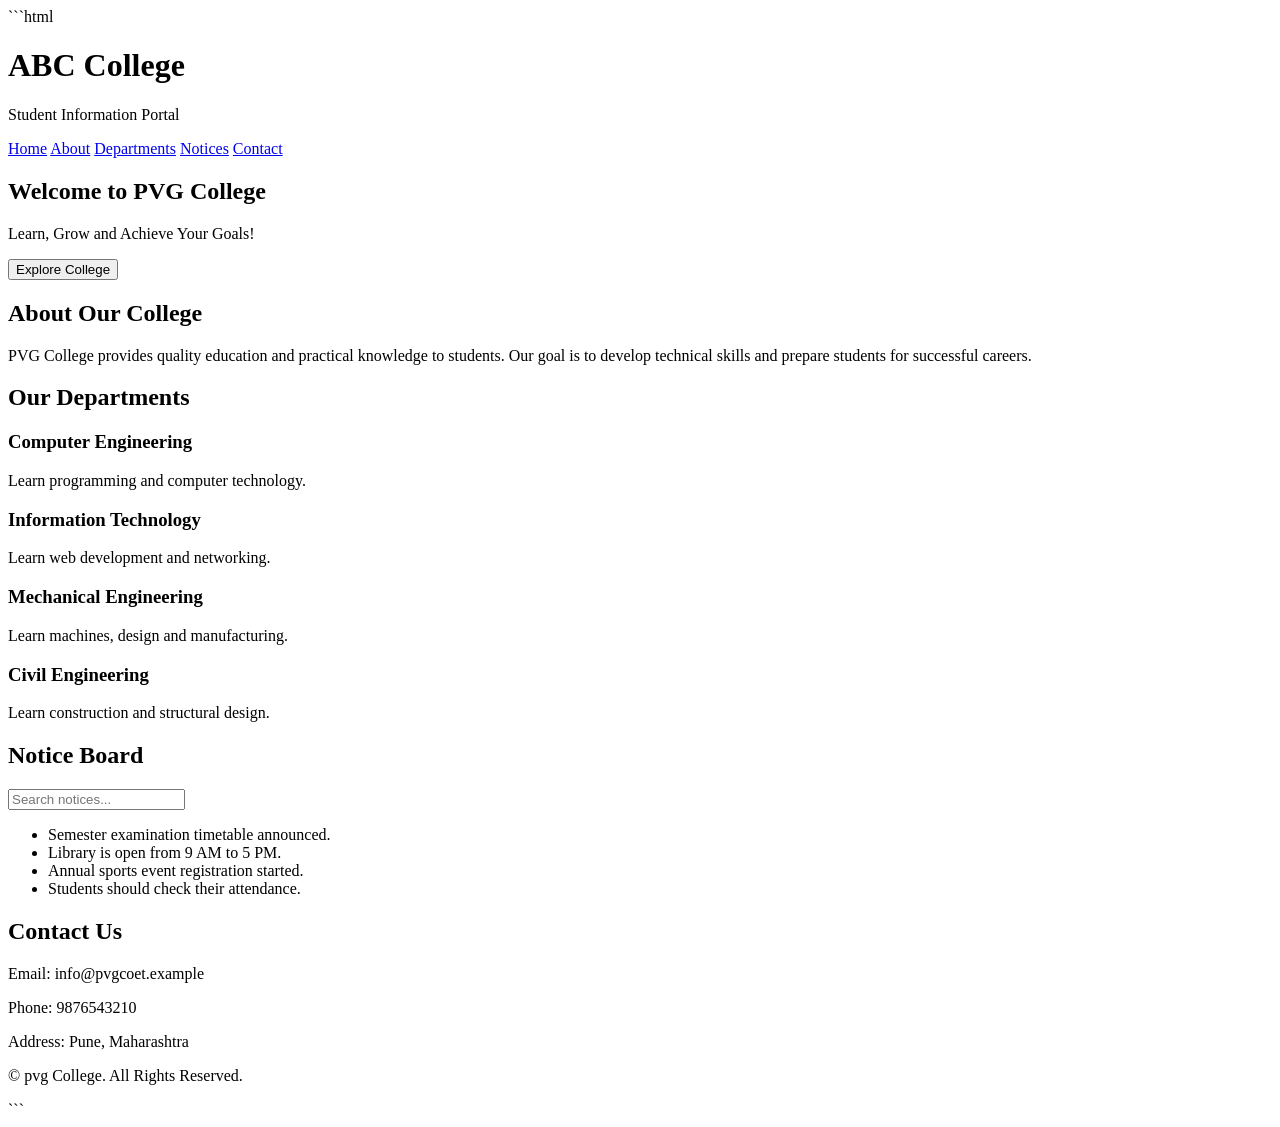
==== index.html @ 4dd81c5b "Create index.html" ====
```html
<!DOCTYPE html>
<html lang="en">
<head>
    <meta charset="UTF-8">
    <meta name="viewport" content="width=device-width, initial-scale=1.0">
    <title>PVG College Portal</title>
    <link rel="stylesheet" href="style.css">
</head>
<body>

<header>
    <h1>ABC College</h1>
    <p>Student Information Portal</p>
</header>

<nav>
    <a href="#home">Home</a>
    <a href="#about">About</a>
    <a href="#departments">Departments</a>
    <a href="#notices">Notices</a>
    <a href="#contact">Contact</a>
</nav>

<section id="home" class="hero">
    <h2>Welcome to PVG College</h2>
    <p>Learn, Grow and Achieve Your Goals!</p>
    <button onclick="showMessage()">Explore College</button>
</section>

<section id="about">
    <h2>About Our College</h2>
    <p>
        PVG College provides quality education and practical knowledge
        to students. Our goal is to develop technical skills and prepare
        students for successful careers.
    </p>
</section>

<section id="departments">
    <h2>Our Departments</h2>

    <div class="cards">
        <div class="card">
            <h3>Computer Engineering</h3>
            <p>Learn programming and computer technology.</p>
        </div>

        <div class="card">
            <h3>Information Technology</h3>
            <p>Learn web development and networking.</p>
        </div>

        <div class="card">
            <h3>Mechanical Engineering</h3>
            <p>Learn machines, design and manufacturing.</p>
        </div>

        <div class="card">
            <h3>Civil Engineering</h3>
            <p>Learn construction and structural design.</p>
        </div>
    </div>
</section>

<section id="notices">
    <h2>Notice Board</h2>

    <input type="text" id="search"
           placeholder="Search notices..."
           onkeyup="searchNotices()">

    <ul id="noticeList">
        <li>Semester examination timetable announced.</li>
        <li>Library is open from 9 AM to 5 PM.</li>
        <li>Annual sports event registration started.</li>
        <li>Students should check their attendance.</li>
    </ul>
</section>

<section id="contact">
    <h2>Contact Us</h2>
    <p>Email: info@pvgcoet.example</p>
    <p>Phone: 9876543210</p>
    <p>Address: Pune, Maharashtra</p>
</section>

<footer>
    <p>&copy; <span id="year"></span> pvg College. All Rights Reserved.</p>
</footer>

<script src="script.js"></script>
</body>
</html>
```
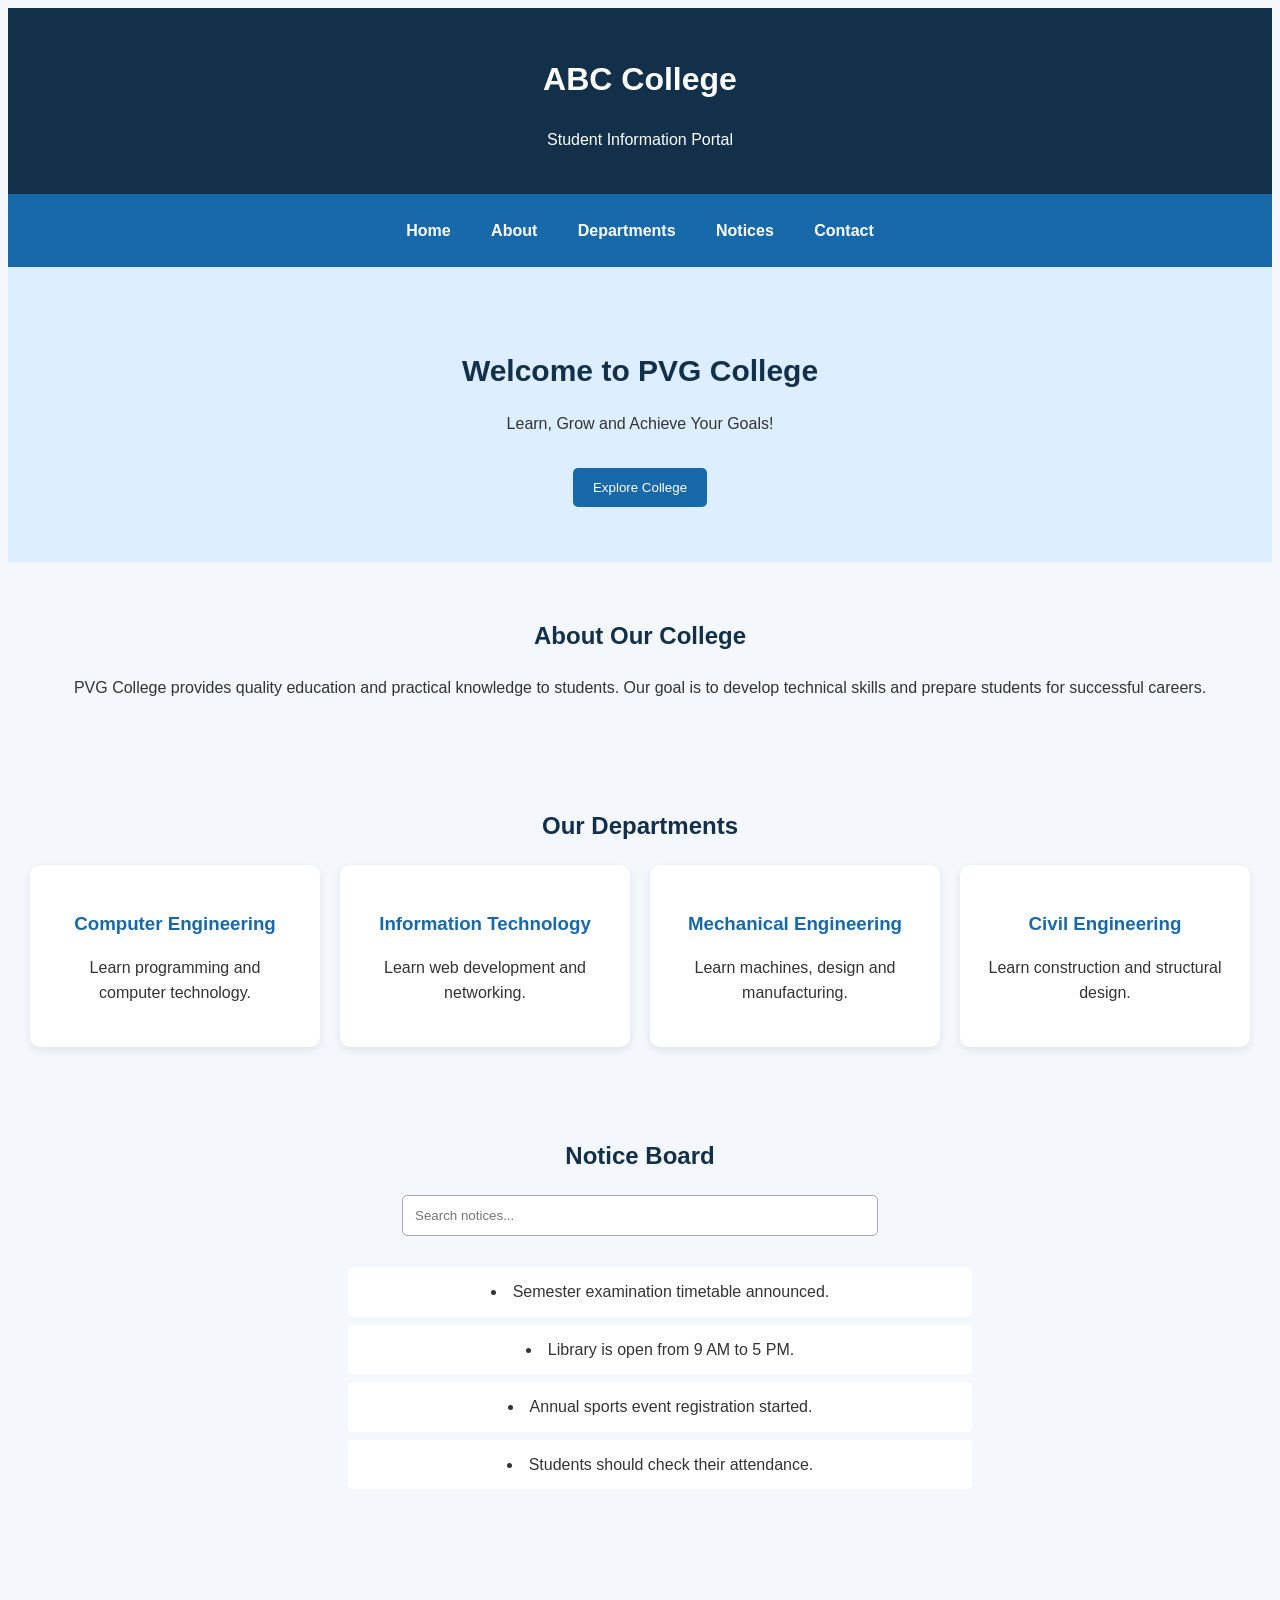
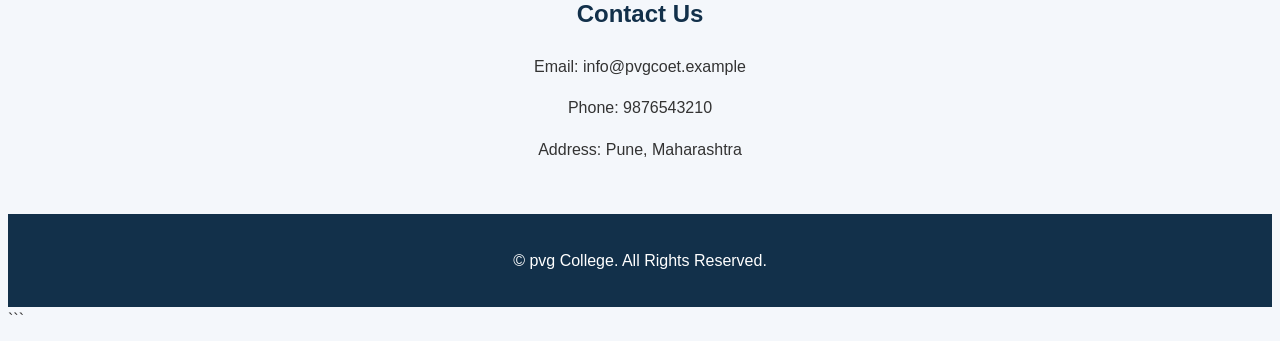
==== commit 5830e466: "Update index.html" ====
--- a/index.html
+++ b/index.html
@@ -1,4 +1,4 @@
-```html
+
 <!DOCTYPE html>
 <html lang="en">
 <head>
--- a/style.css
+++ b/style.css
@@ -0,0 +1,142 @@
+```css
+* {
+    margin: 0;
+    padding: 0;
+    box-sizing: border-box;
+}
+
+body {
+    font-family: Arial, sans-serif;
+    background-color: #f4f7fb;
+    color: #333;
+    line-height: 1.6;
+}
+
+header {
+    background-color: #12304a;
+    color: white;
+    text-align: center;
+    padding: 25px;
+}
+
+header h1 {
+    font-size: 32px;
+}
+
+nav {
+    background-color: #1769aa;
+    text-align: center;
+    padding: 12px;
+}
+
+nav a {
+    color: white;
+    text-decoration: none;
+    padding: 12px 18px;
+    display: inline-block;
+    font-weight: bold;
+}
+
+nav a:hover {
+    background-color: #12304a;
+    border-radius: 5px;
+}
+
+.hero {
+    background-color: #dceeff;
+    text-align: center;
+    padding: 55px 20px;
+}
+
+.hero h2 {
+    color: #12304a;
+    font-size: 30px;
+    margin-bottom: 10px;
+}
+
+button {
+    background-color: #1769aa;
+    color: white;
+    border: none;
+    padding: 12px 20px;
+    margin-top: 15px;
+    border-radius: 5px;
+    cursor: pointer;
+}
+
+button:hover {
+    background-color: #12304a;
+}
+
+section {
+    padding: 35px 20px;
+    text-align: center;
+}
+
+section h2 {
+    color: #12304a;
+    margin-bottom: 20px;
+}
+
+.cards {
+    display: flex;
+    justify-content: center;
+    flex-wrap: wrap;
+    gap: 20px;
+}
+
+.card {
+    background-color: white;
+    width: 240px;
+    padding: 25px;
+    border-radius: 10px;
+    box-shadow: 0 3px 10px #00000015;
+}
+
+.card h3 {
+    color: #1769aa;
+    margin-bottom: 10px;
+}
+
+#search {
+    width: 80%;
+    max-width: 450px;
+    padding: 12px;
+    margin-bottom: 15px;
+    border: 1px solid #aaa;
+    border-radius: 5px;
+}
+
+#noticeList {
+    list-style-position: inside;
+}
+
+#noticeList li {
+    background-color: white;
+    margin: 8px auto;
+    padding: 12px;
+    max-width: 600px;
+    border-radius: 5px;
+}
+
+footer {
+    background-color: #12304a;
+    color: white;
+    text-align: center;
+    padding: 18px;
+}
+
+@media (max-width: 600px) {
+    nav a {
+        display: block;
+    }
+
+    .card {
+        width: 100%;
+    }
+
+    .hero h2 {
+        font-size: 24px;
+    }
+}
+```
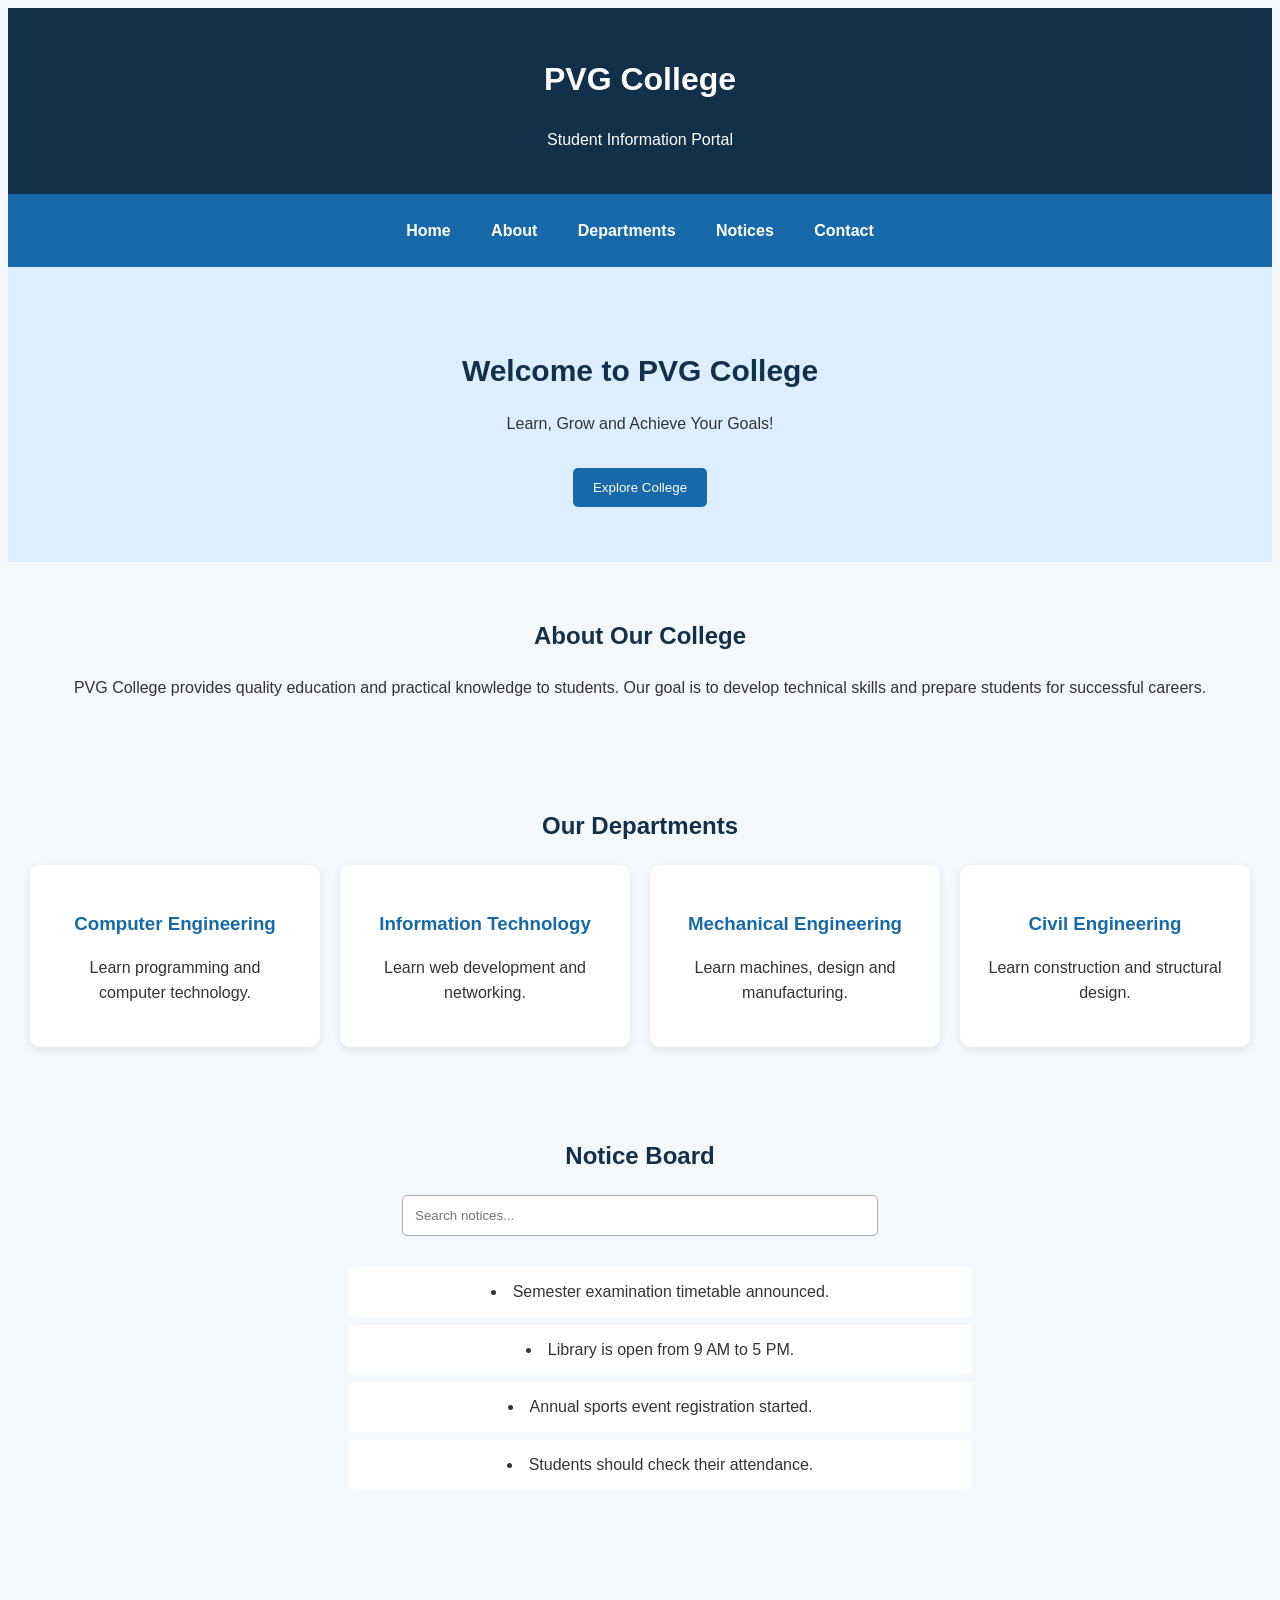
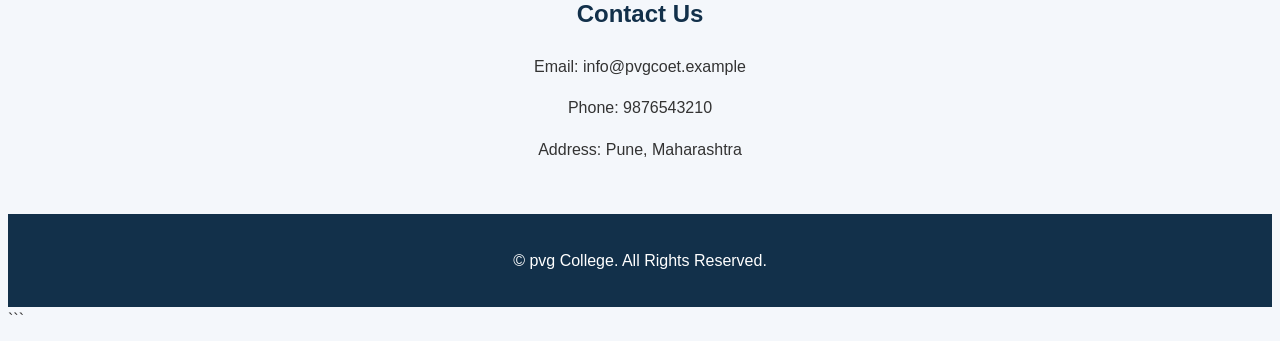
==== commit b2ec7a85: "Update index.html" ====
--- a/index.html
+++ b/index.html
@@ -10,7 +10,7 @@
 <body>
 
 <header>
-    <h1>ABC College</h1>
+    <h1>PVG College</h1>
     <p>Student Information Portal</p>
 </header>
 
